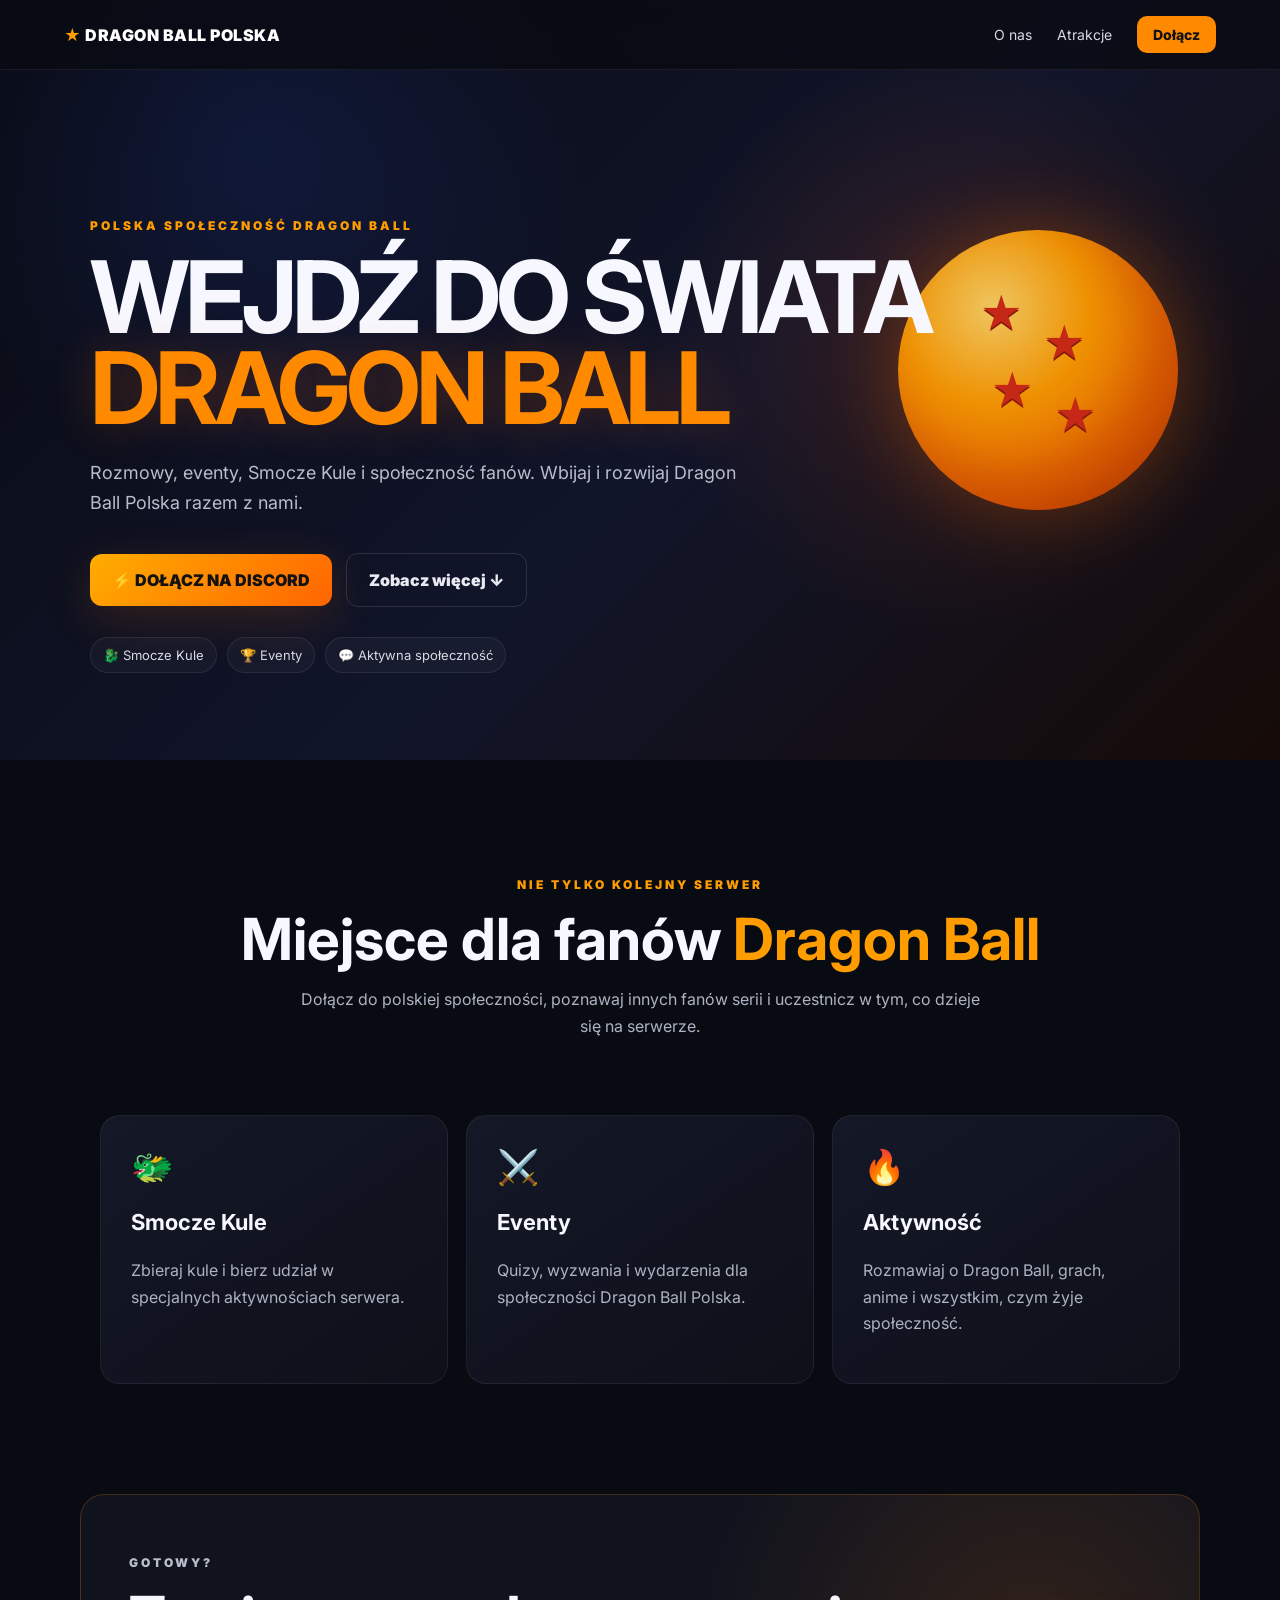
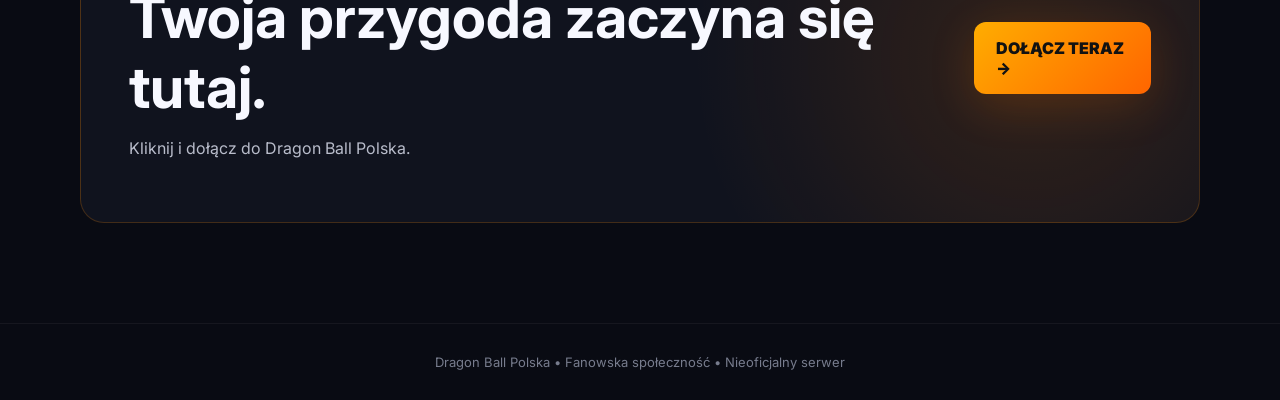
==== index.html @ 6399ab3c "Create index.html" ====
<!doctype html><html lang="pl"><head><meta charset="utf-8"><meta name="viewport" content="width=device-width,initial-scale=1"><meta name="description" content="Dragon Ball Polska — polska społeczność fanów Dragon Ball. Dołącz na Discorda, rozmawiaj, bierz udział w eventach i zbieraj Smocze Kule."><title>Dragon Ball Polska — Discord</title><link rel="stylesheet" href="style.css"></head><body>
<header class="nav"><a class="brand" href="#top"><span>★</span> DRAGON BALL POLSKA</a><nav><a href="#o-nas">O nas</a><a href="#atrakcje">Atrakcje</a><a class="mini" href="https://discord.gg/MGF9crQ9fY" target="_blank" rel="noopener">Dołącz</a></nav></header>
<main id="top">
<section class="hero"><div class="orb one"></div><div class="orb two"></div><div class="hero-inner"><p class="eyebrow">POLSKA SPOŁECZNOŚĆ DRAGON BALL</p><h1>WEJDŹ DO ŚWIATA<br><em>DRAGON BALL</em></h1><p class="lead">Rozmowy, eventy, Smocze Kule i społeczność fanów. Wbijaj i rozwijaj Dragon Ball Polska razem z nami.</p><div class="actions"><a class="cta" href="https://discord.gg/MGF9crQ9fY" target="_blank" rel="noopener">⚡ DOŁĄCZ NA DISCORD</a><a class="ghost" href="#atrakcje">Zobacz więcej ↓</a></div><div class="chips"><span>🐉 Smocze Kule</span><span>🏆 Eventy</span><span>💬 Aktywna społeczność</span></div></div><div class="ball" aria-hidden="true"><i>★</i><i>★</i><i>★</i><i>★</i></div></section>
<section id="o-nas" class="section"><p class="eyebrow">NIE TYLKO KOLEJNY SERWER</p><h2>Miejsce dla fanów <span>Dragon Ball</span></h2><p class="intro">Dołącz do polskiej społeczności, poznawaj innych fanów serii i uczestnicz w tym, co dzieje się na serwerze.</p></section>
<section id="atrakcje" class="cards"><article><b>🐲</b><h3>Smocze Kule</h3><p>Zbieraj kule i bierz udział w specjalnych aktywnościach serwera.</p></article><article><b>⚔️</b><h3>Eventy</h3><p>Quizy, wyzwania i wydarzenia dla społeczności Dragon Ball Polska.</p></article><article><b>🔥</b><h3>Aktywność</h3><p>Rozmawiaj o Dragon Ball, grach, anime i wszystkim, czym żyje społeczność.</p></article></section>
<section class="join"><div><p class="eyebrow">GOTOWY?</p><h2>Twoja przygoda zaczyna się tutaj.</h2><p>Kliknij i dołącz do Dragon Ball Polska.</p></div><a class="cta" href="https://discord.gg/MGF9crQ9fY" target="_blank" rel="noopener">DOŁĄCZ TERAZ →</a></section>
</main><footer>Dragon Ball Polska • Fanowska społeczność • Nieoficjalny serwer</footer></body></html>
---- style.css ----
@import url('https://fonts.googleapis.com/css2?family=Inter:wght@400;600;800;900&display=swap');
*{box-sizing:border-box}html{scroll-behavior:smooth}body{margin:0;background:#090b13;color:#f7f8ff;font-family:Inter,Arial,sans-serif}.nav{height:70px;display:flex;align-items:center;justify-content:space-between;padding:0 max(5vw,22px);position:fixed;top:0;width:100%;z-index:10;background:rgba(9,11,19,.78);backdrop-filter:blur(12px);border-bottom:1px solid #ffffff12}.brand{font-weight:900;color:#fff;text-decoration:none;letter-spacing:.5px}.brand span,.section span{color:#ff9d00}.nav nav{display:flex;gap:25px;align-items:center}.nav nav a{color:#d8d9e3;text-decoration:none;font-size:14px}.mini{background:#ff8a00!important;color:#111!important;padding:10px 16px;border-radius:10px;font-weight:800}.hero{min-height:760px;display:grid;place-items:center;position:relative;overflow:hidden;padding:120px 7vw 70px;background:radial-gradient(circle at 75% 45%,#e74d002d,transparent 28%),radial-gradient(circle at 20% 20%,#305cff22,transparent 28%),linear-gradient(135deg,#080a11,#11152a 55%,#160b07)}.hero-inner{width:min(1180px,100%);position:relative;z-index:2}.eyebrow{font-size:12px;letter-spacing:3px;color:#ff9d00;font-weight:900}.hero h1{font-size:clamp(48px,8vw,100px);line-height:.91;margin:18px 0 25px;max-width:850px;letter-spacing:-5px}.hero h1 em{font-style:normal;color:#ff8a00;text-shadow:0 0 45px #ff6a003f}.lead{max-width:650px;font-size:18px;line-height:1.7;color:#b9bdcb}.actions{display:flex;gap:14px;align-items:center;margin:34px 0 30px;flex-wrap:wrap}.cta,.ghost{display:inline-block;text-decoration:none;font-weight:900;border-radius:12px;padding:16px 22px}.cta{background:linear-gradient(135deg,#ffad00,#ff6500);color:#121212;box-shadow:0 12px 45px #ff71002b}.cta:hover{transform:translateY(-2px)}.ghost{color:#e9eaf1;border:1px solid #ffffff1f}.chips{display:flex;gap:10px;flex-wrap:wrap}.chips span{font-size:13px;padding:9px 12px;border:1px solid #ffffff14;border-radius:999px;background:#ffffff08;color:#d8d9e3}.ball{position:absolute;right:8vw;top:230px;width:280px;height:280px;border-radius:50%;background:radial-gradient(circle at 34% 28%,#ffd465,#ff9c00 35%,#f46b00 70%,#a92d00);box-shadow:0 0 80px #ff730054,inset -30px -35px 50px #b6310066;opacity:.92}.ball i{position:absolute;color:#d32a16;font-style:normal;font-size:42px;text-shadow:0 2px #8c180c}.ball i:nth-child(1){left:82px;top:58px}.ball i:nth-child(2){left:145px;top:88px}.ball i:nth-child(3){left:93px;top:135px}.ball i:nth-child(4){left:156px;top:160px}.section{text-align:center;padding:105px 20px 45px}.section h2,.join h2{font-size:clamp(34px,5vw,58px);margin:12px 0}.intro{color:#aeb2c1;max-width:680px;margin:auto;line-height:1.7}.cards{max-width:1120px;margin:0 auto;padding:30px 20px 110px;display:grid;grid-template-columns:repeat(3,1fr);gap:18px}.cards article{background:linear-gradient(145deg,#141827,#0e1019);border:1px solid #ffffff10;padding:30px;border-radius:20px;min-height:220px}.cards b{font-size:34px}.cards h3{font-size:22px}.cards p{color:#aeb2c1;line-height:1.65}.join{max-width:1120px;margin:0 auto 100px;padding:48px;border:1px solid #ff8a0035;border-radius:24px;background:radial-gradient(circle at 85%,#ff7a0025,transparent 35%),#10131e;display:flex;align-items:center;justify-content:space-between;gap:30px}.join p{color:#b9bdcb}footer{text-align:center;padding:30px;color:#777c8d;border-top:1px solid #ffffff0d;font-size:13px}@media(max-width:850px){.nav nav a:not(.mini){display:none}.hero{min-height:720px}.ball{width:190px;height:190px;right:-70px;top:135px;opacity:.38}.ball i{font-size:28px}.ball i:nth-child(1){left:55px;top:38px}.ball i:nth-child(2){left:100px;top:60px}.ball i:nth-child(3){left:65px;top:92px}.ball i:nth-child(4){left:110px;top:110px}.hero h1{letter-spacing:-3px}.cards{grid-template-columns:1fr}.join{margin-left:20px;margin-right:20px;flex-direction:column;align-items:flex-start;padding:32px}}
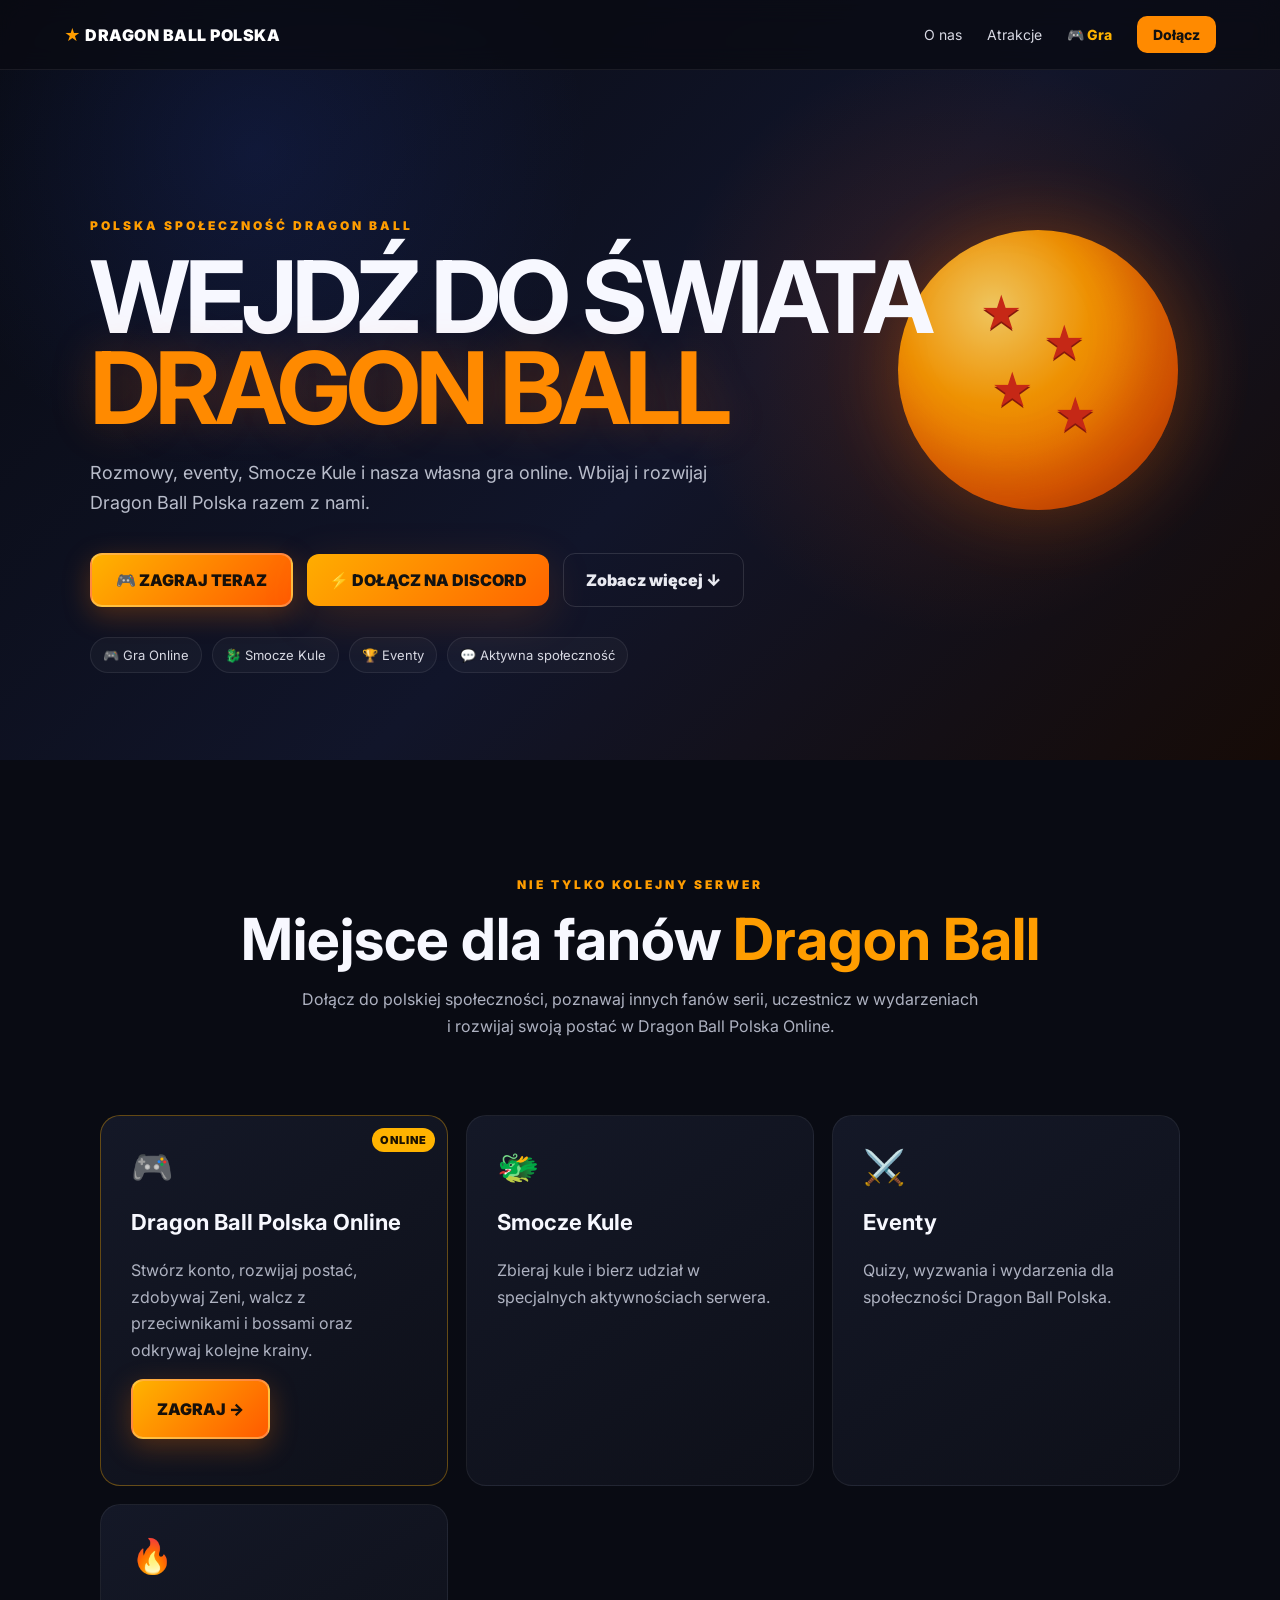
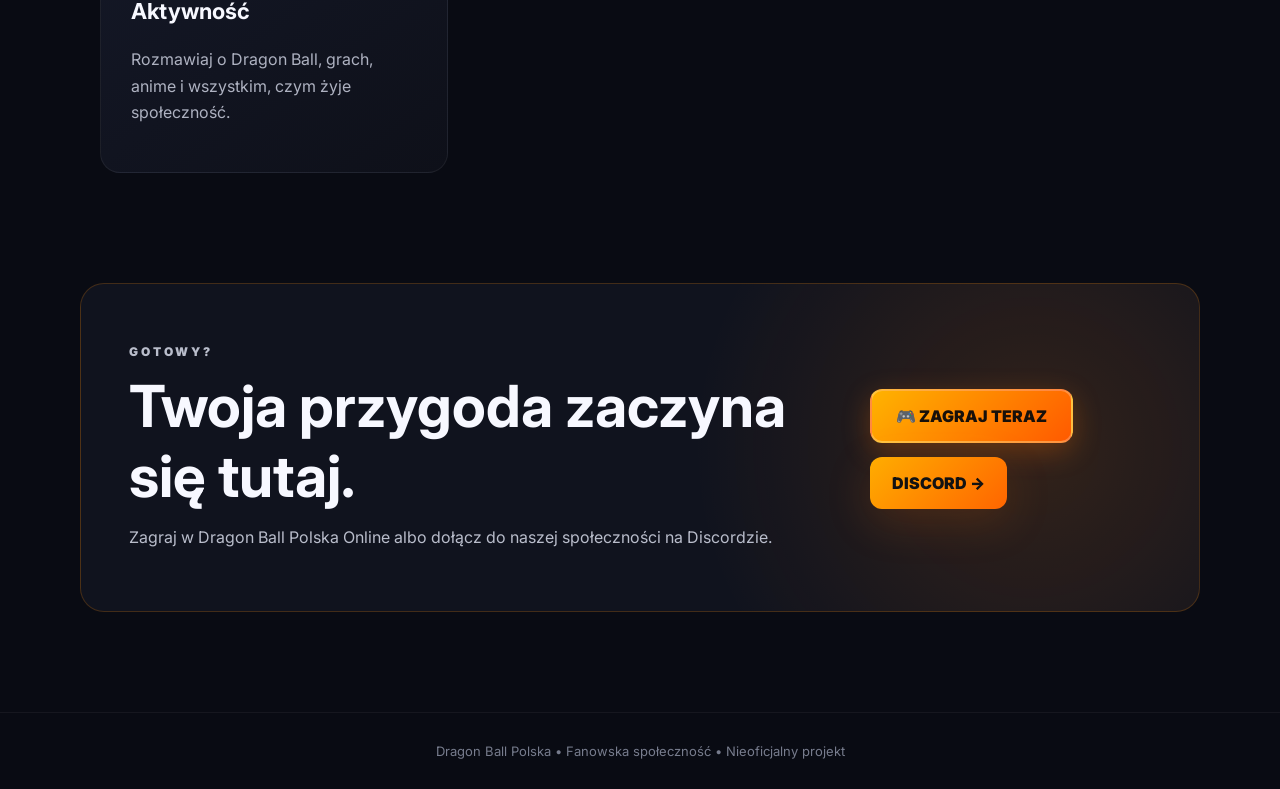
==== commit 07341072: "Update index.html" ====
--- a/index.html
+++ b/index.html
@@ -1,8 +1,9 @@
-<!doctype html><html lang="pl"><head><meta charset="utf-8"><meta name="viewport" content="width=device-width,initial-scale=1"><meta name="description" content="Dragon Ball Polska — polska społeczność fanów Dragon Ball. Dołącz na Discorda, rozmawiaj, bierz udział w eventach i zbieraj Smocze Kule."><title>Dragon Ball Polska — Discord</title><link rel="stylesheet" href="style.css"></head><body>
-<header class="nav"><a class="brand" href="#top"><span>★</span> DRAGON BALL POLSKA</a><nav><a href="#o-nas">O nas</a><a href="#atrakcje">Atrakcje</a><a class="mini" href="https://discord.gg/MGF9crQ9fY" target="_blank" rel="noopener">Dołącz</a></nav></header>
-<main id="top">
-<section class="hero"><div class="orb one"></div><div class="orb two"></div><div class="hero-inner"><p class="eyebrow">POLSKA SPOŁECZNOŚĆ DRAGON BALL</p><h1>WEJDŹ DO ŚWIATA<br><em>DRAGON BALL</em></h1><p class="lead">Rozmowy, eventy, Smocze Kule i społeczność fanów. Wbijaj i rozwijaj Dragon Ball Polska razem z nami.</p><div class="actions"><a class="cta" href="https://discord.gg/MGF9crQ9fY" target="_blank" rel="noopener">⚡ DOŁĄCZ NA DISCORD</a><a class="ghost" href="#atrakcje">Zobacz więcej ↓</a></div><div class="chips"><span>🐉 Smocze Kule</span><span>🏆 Eventy</span><span>💬 Aktywna społeczność</span></div></div><div class="ball" aria-hidden="true"><i>★</i><i>★</i><i>★</i><i>★</i></div></section>
-<section id="o-nas" class="section"><p class="eyebrow">NIE TYLKO KOLEJNY SERWER</p><h2>Miejsce dla fanów <span>Dragon Ball</span></h2><p class="intro">Dołącz do polskiej społeczności, poznawaj innych fanów serii i uczestnicz w tym, co dzieje się na serwerze.</p></section>
-<section id="atrakcje" class="cards"><article><b>🐲</b><h3>Smocze Kule</h3><p>Zbieraj kule i bierz udział w specjalnych aktywnościach serwera.</p></article><article><b>⚔️</b><h3>Eventy</h3><p>Quizy, wyzwania i wydarzenia dla społeczności Dragon Ball Polska.</p></article><article><b>🔥</b><h3>Aktywność</h3><p>Rozmawiaj o Dragon Ball, grach, anime i wszystkim, czym żyje społeczność.</p></article></section>
-<section class="join"><div><p class="eyebrow">GOTOWY?</p><h2>Twoja przygoda zaczyna się tutaj.</h2><p>Kliknij i dołącz do Dragon Ball Polska.</p></div><a class="cta" href="https://discord.gg/MGF9crQ9fY" target="_blank" rel="noopener">DOŁĄCZ TERAZ →</a></section>
-</main><footer>Dragon Ball Polska • Fanowska społeczność • Nieoficjalny serwer</footer></body></html>
+<!doctype html><html lang="pl"><head><meta charset="utf-8"><meta name="viewport" content="width=device-width,initial-scale=1"><meta name="description" content="Dragon Ball Polska — polska społeczność fanów Dragon Ball. Zagraj w Dragon Ball Polska Online lub dołącz na Discorda."><title>Dragon Ball Polska — Gra & Discord</title><link rel="stylesheet" href="style.css"><style>
+.game-cta{display:inline-flex;align-items:center;justify-content:center;gap:8px;padding:15px 24px;border-radius:12px;font-weight:900;text-decoration:none;background:linear-gradient(135deg,#ffb300,#ff5a00);color:#17100a;border:2px solid rgba(255,255,255,.25);box-shadow:0 8px 28px rgba(255,116,0,.28);transition:.2s transform,.2s filter}.game-cta:hover{transform:translateY(-2px);filter:brightness(1.08)}.game-card{position:relative;overflow:hidden;border:1px solid rgba(255,174,0,.35)!important}.game-card:after{content:"ONLINE";position:absolute;top:12px;right:12px;font-size:11px;font-weight:900;letter-spacing:1px;padding:5px 8px;border-radius:999px;background:#ffb300;color:#1b1100}.nav .play-mini{color:#ffb300;font-weight:800}@media(max-width:700px){.actions{flex-direction:column;align-items:stretch}.actions a{text-align:center}}
+</style></head><body>
+<header class="nav"><a class="brand" href="#top"><span>★</span> DRAGON BALL POLSKA</a><nav><a href="#o-nas">O nas</a><a href="#atrakcje">Atrakcje</a><a class="play-mini" href="./game/">🎮 Gra</a><a class="mini" href="https://discord.gg/MGF9crQ9fY" target="_blank" rel="noopener">Dołącz</a></nav></header>
+<main id="top"><section class="hero"><div class="orb one"></div><div class="orb two"></div><div class="hero-inner"><p class="eyebrow">POLSKA SPOŁECZNOŚĆ DRAGON BALL</p><h1>WEJDŹ DO ŚWIATA<br><em>DRAGON BALL</em></h1><p class="lead">Rozmowy, eventy, Smocze Kule i nasza własna gra online. Wbijaj i rozwijaj Dragon Ball Polska razem z nami.</p><div class="actions"><a class="game-cta" href="./game/">🎮 ZAGRAJ TERAZ</a><a class="cta" href="https://discord.gg/MGF9crQ9fY" target="_blank" rel="noopener">⚡ DOŁĄCZ NA DISCORD</a><a class="ghost" href="#atrakcje">Zobacz więcej ↓</a></div><div class="chips"><span>🎮 Gra Online</span><span>🐉 Smocze Kule</span><span>🏆 Eventy</span><span>💬 Aktywna społeczność</span></div></div><div class="ball" aria-hidden="true"><i>★</i><i>★</i><i>★</i><i>★</i></div></section>
+<section id="o-nas" class="section"><p class="eyebrow">NIE TYLKO KOLEJNY SERWER</p><h2>Miejsce dla fanów <span>Dragon Ball</span></h2><p class="intro">Dołącz do polskiej społeczności, poznawaj innych fanów serii, uczestnicz w wydarzeniach i rozwijaj swoją postać w Dragon Ball Polska Online.</p></section>
+<section id="atrakcje" class="cards"><article class="game-card"><b>🎮</b><h3>Dragon Ball Polska Online</h3><p>Stwórz konto, rozwijaj postać, zdobywaj Zeni, walcz z przeciwnikami i bossami oraz odkrywaj kolejne krainy.</p><p><a class="game-cta" href="./game/">ZAGRAJ →</a></p></article><article><b>🐲</b><h3>Smocze Kule</h3><p>Zbieraj kule i bierz udział w specjalnych aktywnościach serwera.</p></article><article><b>⚔️</b><h3>Eventy</h3><p>Quizy, wyzwania i wydarzenia dla społeczności Dragon Ball Polska.</p></article><article><b>🔥</b><h3>Aktywność</h3><p>Rozmawiaj o Dragon Ball, grach, anime i wszystkim, czym żyje społeczność.</p></article></section>
+<section class="join"><div><p class="eyebrow">GOTOWY?</p><h2>Twoja przygoda zaczyna się tutaj.</h2><p>Zagraj w Dragon Ball Polska Online albo dołącz do naszej społeczności na Discordzie.</p></div><div class="actions"><a class="game-cta" href="./game/">🎮 ZAGRAJ TERAZ</a><a class="cta" href="https://discord.gg/MGF9crQ9fY" target="_blank" rel="noopener">DISCORD →</a></div></section></main>
+<footer>Dragon Ball Polska • Fanowska społeczność • Nieoficjalny projekt</footer></body></html>
